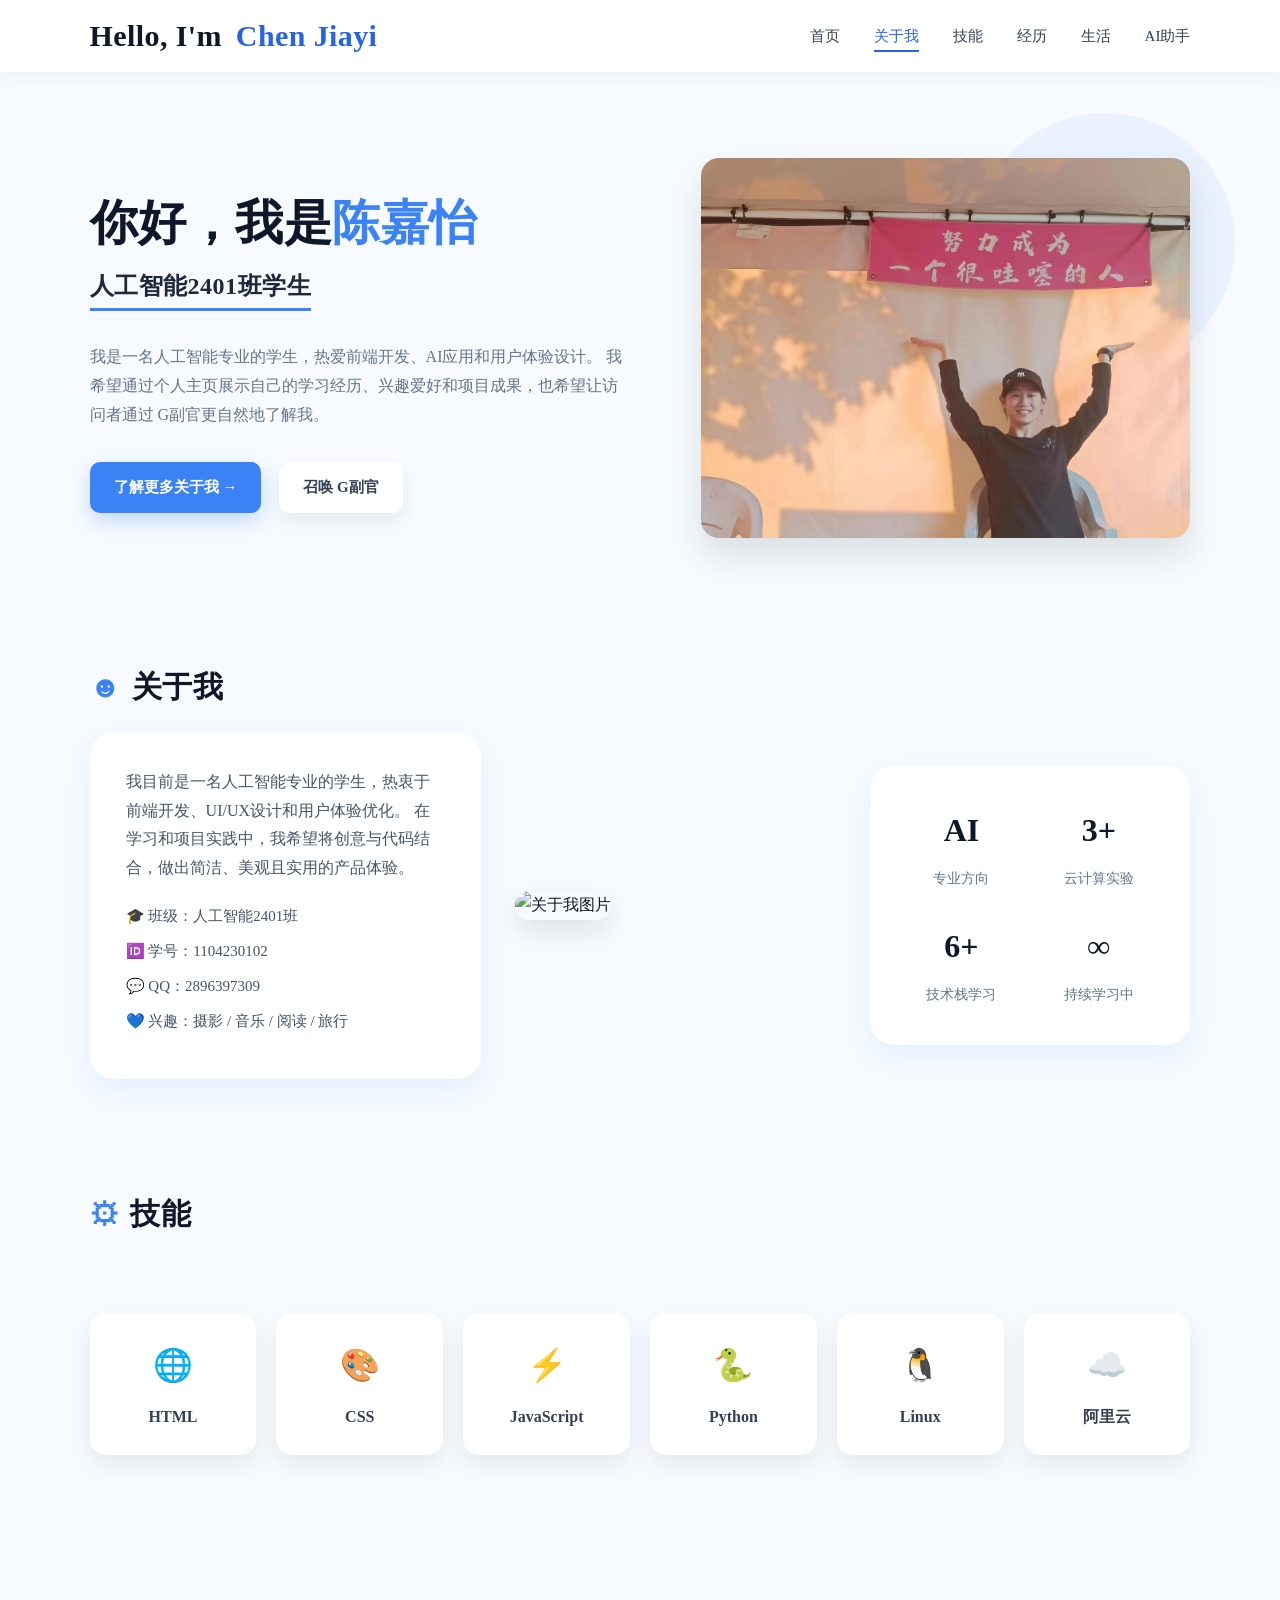
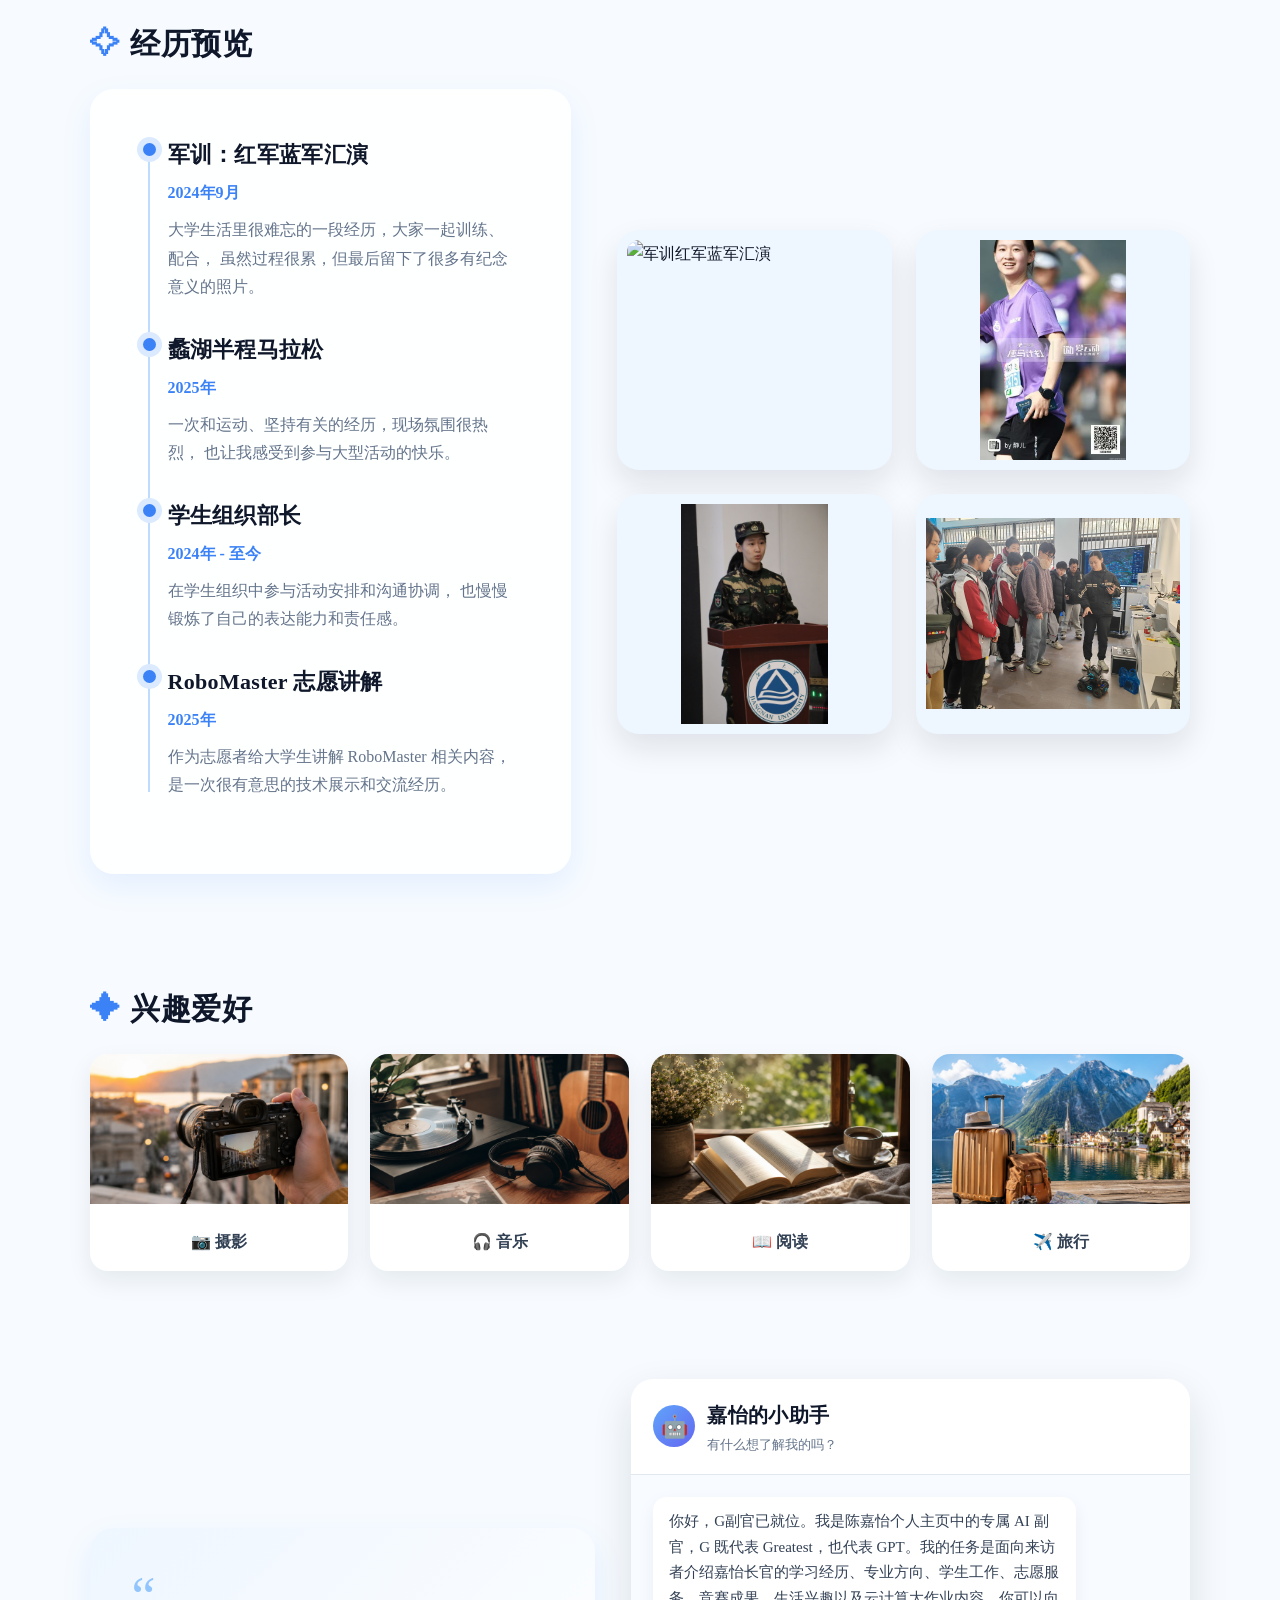
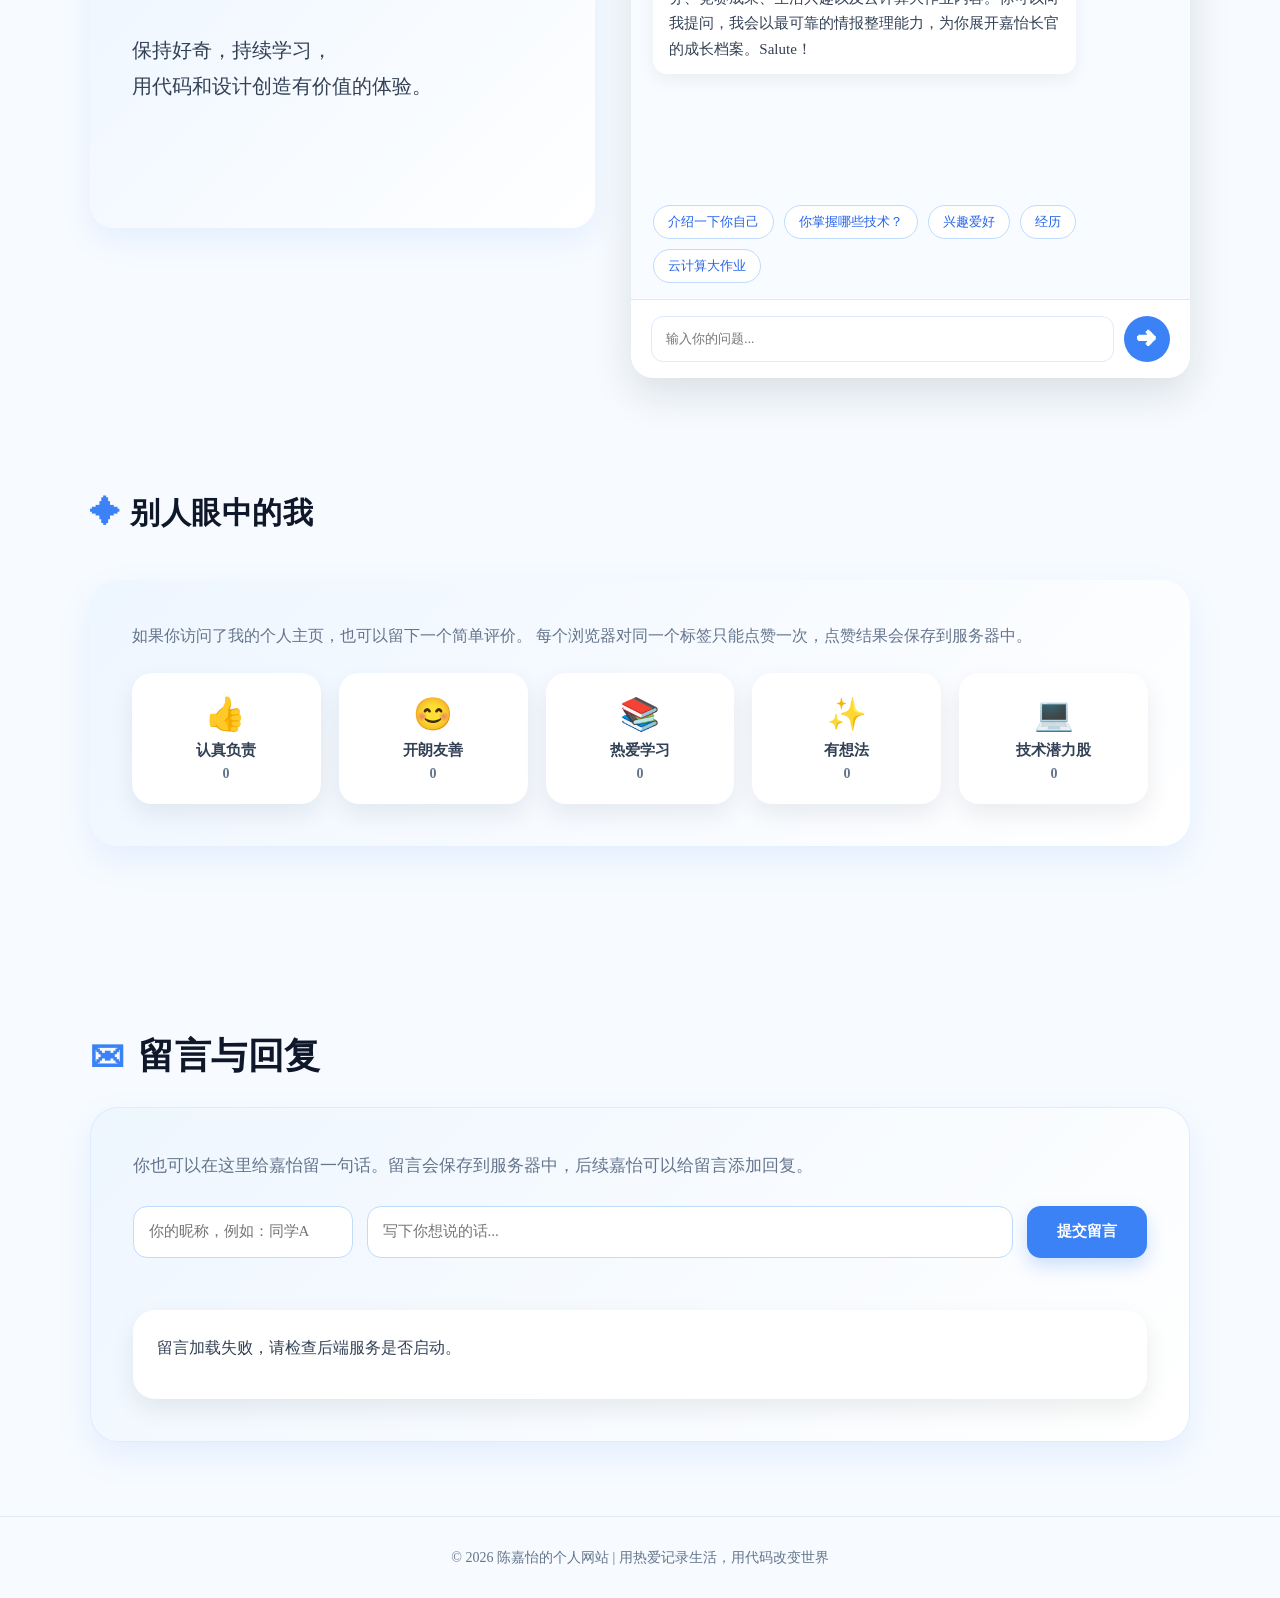
==== frontend/index.html @ e4d81c21 "initial clean backup from cloud server" ====
<!DOCTYPE html>
<html lang="zh-CN">
<head>
  <meta charset="UTF-8" />
  <meta name="viewport" content="width=device-width, initial-scale=1.0" />
  <title>陈嘉怡的个人主页</title>

  <style>
    * {
      margin: 0;
      padding: 0;
      box-sizing: border-box;
      scroll-behavior: smooth;
    }

    body {
      font-family: "Microsoft YaHei", "PingFang SC", Arial, sans-serif;
      background: #f7fbff;
      color: #0f172a;
      line-height: 1.8;
    }

    a {
      text-decoration: none;
      color: inherit;
    }

    .container {
      width: 86%;
      max-width: 1180px;
      margin: 0 auto;
    }

    header {
      height: 72px;
      background: rgba(255, 255, 255, 0.92);
      backdrop-filter: blur(12px);
      box-shadow: 0 4px 20px rgba(15, 23, 42, 0.05);
      position: sticky;
      top: 0;
      z-index: 100;
    }

    .nav {
      height: 72px;
      display: flex;
      justify-content: space-between;
      align-items: center;
    }

    .logo {
      font-size: 30px;
      font-weight: 600;
      color: #0f172a;
      font-family: "Segoe Script", "Brush Script MT", "Lucida Handwriting", "Comic Sans MS", cursive;
      letter-spacing: 0.4px;
      white-space: nowrap;
    }

    .logo span {
      color: #2563eb;
      margin-left: 6px;
      font-weight: 700;
    }

    .nav-links a {
      margin-left: 30px;
      font-size: 15px;
      color: #334155;
      font-weight: 500;
      padding-bottom: 6px;
      transition: 0.3s;
    }

    .nav-links a:hover,
    .nav-links a.active {
      color: #2563eb;
      border-bottom: 2px solid #2563eb;
    }

    .hero {
      padding: 88px 0 72px;
      display: grid;
      grid-template-columns: 1.05fr 0.95fr;
      align-items: center;
      gap: 70px;
    }

    .hero-text .hello {
      color: #64748b;
      font-size: 20px;
      margin-bottom: 12px;
    }

    .hero-text h1 {
      font-size: 48px;
      line-height: 1.25;
      margin-bottom: 12px;
      letter-spacing: 1px;
    }

    .hero-text h1 span {
      color: #3b82f6;
    }

    .hero-text h2 {
      font-size: 24px;
      color: #1e293b;
      font-weight: 600;
      margin-bottom: 8px;
      display: inline-block;
      border-bottom: 3px solid #3b82f6;
    }

    .hero-text p {
      margin-top: 24px;
      max-width: 540px;
      color: #64748b;
      font-size: 16px;
    }

    .buttons {
      margin-top: 32px;
      display: flex;
      flex-wrap: wrap;
      gap: 18px;
    }

    .btn {
      padding: 12px 24px;
      border-radius: 10px;
      font-size: 15px;
      font-weight: 600;
      transition: all 0.3s;
    }

    .btn-primary {
      background: #3b82f6;
      color: white;
      box-shadow: 0 8px 20px rgba(59, 130, 246, 0.28);
    }

    .btn-primary:hover {
      background: #2563eb;
      transform: translateY(-2px);
    }

    .btn-secondary {
      background: white;
      color: #334155;
      box-shadow: 0 8px 20px rgba(15, 23, 42, 0.08);
    }

    .btn-secondary:hover {
      transform: translateY(-2px);
    }

    .hero-image {
      position: relative;
    }

    .hero-image::before {
      content: "";
      position: absolute;
      width: 260px;
      height: 260px;
      background: #eaf2ff;
      border-radius: 50%;
      top: -45px;
      right: -45px;
      z-index: -1;
    }

    .hero-image img {
      width: 100%;
      height: 380px;
      object-fit: cover;
      border-radius: 18px;
      box-shadow: 0 18px 35px rgba(15, 23, 42, 0.12);
    }

    section {
      padding: 62px 0;
    }

    .section-title {
      font-size: 30px;
      margin-bottom: 28px;
      color: #0f172a;
      display: flex;
      align-items: center;
      gap: 10px;
    }

    .section-title span {
      color: #3b82f6;
    }

    .card {
      background: rgba(255, 255, 255, 0.92);
      border-radius: 24px;
      padding: 36px;
      box-shadow: 0 12px 30px rgba(59, 130, 246, 0.1);
    }

    .about-grid {
      display: grid;
      grid-template-columns: 1.1fr 0.9fr 0.9fr;
      gap: 34px;
      align-items: center;
    }

    .about-card p {
      color: #475569;
      margin-bottom: 14px;
    }

    .info-list {
      margin-top: 20px;
      color: #475569;
      font-size: 15px;
    }

    .info-list div {
      margin: 8px 0;
    }

    .middle-img img {
      width: 100%;
      height: 280px;
      object-fit: cover;
      border-radius: 18px;
      box-shadow: 0 12px 26px rgba(15, 23, 42, 0.1);
    }

    .numbers {
      display: grid;
      grid-template-columns: 1fr 1fr;
      gap: 26px;
    }

    .number-item {
      text-align: center;
    }

    .number-item strong {
      font-size: 32px;
      color: #0f172a;
      display: block;
      margin-bottom: 4px;
    }

    .number-item span {
      color: #64748b;
      font-size: 14px;
    }

    .skills {
      display: grid;
      grid-template-columns: repeat(6, 1fr);
      gap: 20px;
    }

    .skill {
      background: white;
      border-radius: 16px;
      padding: 24px 10px;
      text-align: center;
      box-shadow: 0 10px 25px rgba(15, 23, 42, 0.08);
      font-weight: 600;
      color: #334155;
      transition: 0.3s;
    }

    .skill:hover {
      transform: translateY(-5px);
    }

    .skill .icon {
      font-size: 32px;
      margin-bottom: 8px;
    }

    .experience-section {
      display: grid;
      grid-template-columns: 1.05fr 1.25fr;
      gap: 46px;
      align-items: center;
    }

    .timeline-card {
      padding: 46px 52px;
      min-height: 620px;
    }

    .timeline-list {
      position: relative;
      padding-left: 26px;
    }

    .timeline-list::before {
      content: "";
      position: absolute;
      left: 6px;
      top: 8px;
      bottom: 8px;
      width: 2px;
      background: #bfdbfe;
    }

    .timeline-item {
      position: relative;
      margin-bottom: 28px;
    }

    .timeline-item::before {
      content: "";
      position: absolute;
      left: -25px;
      top: 8px;
      width: 13px;
      height: 13px;
      background: #3b82f6;
      border-radius: 50%;
      box-shadow: 0 0 0 6px #dbeafe;
    }

    .timeline-item h3 {
      font-size: 22px;
      color: #0f172a;
      margin-bottom: 4px;
    }

    .timeline-item .time {
      color: #3b82f6;
      font-weight: 700;
      margin-bottom: 8px;
    }

    .timeline-item p {
      color: #64748b;
      font-size: 16px;
    }

    .experience-photos {
      display: grid;
      grid-template-columns: repeat(2, 1fr);
      gap: 24px;
    }

    .experience-photos img {
      width: 100%;
      height: 240px;
      object-fit: contain;
      background: #eef6ff;
      border-radius: 22px;
      padding: 10px;
      box-shadow: 0 14px 30px rgba(15, 23, 42, 0.1);
    }

    .hobby-grid {
      display: grid;
      grid-template-columns: repeat(4, 1fr);
      gap: 22px;
    }

    .hobby {
      background: white;
      border-radius: 18px;
      overflow: hidden;
      box-shadow: 0 10px 25px rgba(15, 23, 42, 0.08);
      text-align: center;
      transition: 0.3s;
    }

    .hobby:hover {
      transform: translateY(-6px);
    }

    .hobby img {
      width: 100%;
      height: 150px;
      object-fit: cover;
    }

    .hobby p {
      padding: 14px;
      font-weight: 600;
      color: #334155;
    }

    .ai-section {
      display: grid;
      grid-template-columns: 0.95fr 1.05fr;
      gap: 36px;
      align-items: center;
    }

    .quote-card {
      background: linear-gradient(135deg, #eef6ff, #ffffff);
      border-radius: 24px;
      padding: 42px;
      box-shadow: 0 12px 30px rgba(59, 130, 246, 0.1);
      min-height: 300px;
    }

    .quote-card .quote {
      font-size: 54px;
      color: #93c5fd;
      line-height: 1;
    }

    .quote-card p {
      color: #334155;
      font-size: 20px;
      margin-top: 8px;
    }

    .chat-card {
      background: white;
      border-radius: 22px;
      box-shadow: 0 16px 40px rgba(15, 23, 42, 0.12);
      overflow: hidden;
    }

    .chat-header {
      padding: 18px 22px;
      border-bottom: 1px solid #e2e8f0;
      display: flex;
      align-items: center;
      gap: 12px;
    }

    .bot-avatar {
      width: 42px;
      height: 42px;
      border-radius: 50%;
      background: linear-gradient(135deg, #60a5fa, #6366f1);
      color: white;
      display: flex;
      align-items: center;
      justify-content: center;
      font-size: 22px;
    }

    .chat-header h3 {
      font-size: 20px;
    }

    .chat-header p {
      color: #64748b;
      font-size: 13px;
    }

    .chat-body {
      padding: 22px;
      height: 330px;
      overflow-y: auto;
      background: #f8fbff;
    }

    .message {
      max-width: 82%;
      padding: 12px 16px;
      border-radius: 14px;
      margin-bottom: 16px;
      font-size: 15px;
      line-height: 1.7;
    }

    .message.bot {
      background: white;
      color: #334155;
      box-shadow: 0 6px 18px rgba(15, 23, 42, 0.06);
    }

    .message.user {
      background: #3b82f6;
      color: white;
      margin-left: auto;
    }

    .quick-questions {
      padding: 0 22px 16px;
      background: #f8fbff;
      display: flex;
      flex-wrap: wrap;
      gap: 10px;
    }

    .quick-questions button {
      border: 1px solid #bfdbfe;
      color: #2563eb;
      background: white;
      border-radius: 20px;
      padding: 7px 14px;
      cursor: pointer;
      font-size: 13px;
      transition: 0.3s;
    }

    .quick-questions button:hover {
      background: #eff6ff;
    }

    .chat-input {
      padding: 16px 20px;
      border-top: 1px solid #e2e8f0;
      display: flex;
      gap: 10px;
    }

    .chat-input input {
      flex: 1;
      border: 1px solid #dbeafe;
      border-radius: 12px;
      padding: 12px 14px;
      outline: none;
    }

    .chat-input button {
      width: 46px;
      height: 46px;
      border-radius: 50%;
      border: none;
      background: #3b82f6;
      color: white;
      font-size: 20px;
      cursor: pointer;
    }

    footer {
      text-align: center;
      padding: 28px 0;
      color: #64748b;
      border-top: 1px solid #e2e8f0;
      font-size: 14px;
    }

    @media (max-width: 1000px) {
      .hero,
      .about-grid,
      .experience-section,
      .ai-section {
        grid-template-columns: 1fr;
      }

      .hobby-grid {
        grid-template-columns: repeat(2, 1fr);
      }

      .skills {
        grid-template-columns: repeat(3, 1fr);
      }

      .nav-links {
        display: none;
      }

      .hero-text h1 {
        font-size: 38px;
      }
    }

    @media (max-width: 560px) {
      .experience-photos,
      .hobby-grid,
      .skills {
        grid-template-columns: 1fr;
      }

      .logo {
        font-size: 24px;
      }

      .hero-text h1 {
        font-size: 32px;
      }
    }
  
    /* 访客评价模块 */
    .visitor-rating {
      background: linear-gradient(135deg, #eef6ff, #ffffff);
      border-radius: 28px;
      padding: 42px;
      box-shadow: 0 14px 34px rgba(59, 130, 246, 0.1);
      margin: 40px auto 70px;
    }

    .visitor-rating p {
      color: #64748b;
      font-size: 16px;
      margin-bottom: 22px;
    }

    .rating-grid {
      display: grid;
      grid-template-columns: repeat(5, 1fr);
      gap: 18px;
    }

    .rating-btn {
      border: none;
      background: white;
      border-radius: 20px;
      padding: 22px 12px;
      box-shadow: 0 10px 25px rgba(15, 23, 42, 0.08);
      cursor: pointer;
      transition: 0.3s;
      color: #334155;
      font-weight: 700;
      font-size: 15px;
    }

    .rating-btn:hover {
      transform: translateY(-5px);
      color: #2563eb;
    }

    .rating-btn.voted {
      background: #eff6ff;
      color: #2563eb;
      cursor: not-allowed;
    }

    .rating-icon {
      font-size: 32px;
      display: block;
      margin-bottom: 8px;
    }

    .rating-count {
      display: block;
      margin-top: 6px;
      color: #64748b;
      font-size: 14px;
      font-weight: 600;
    }

    @media (max-width: 1000px) {
      .rating-grid {
        grid-template-columns: repeat(2, 1fr);
      }
    }

    @media (max-width: 560px) {
      .rating-grid {
        grid-template-columns: 1fr;
      }
    }

  
    /* 恢复原版 Logo 字体 */
    .logo {
      font-size: 30px !important;
      font-weight: 600 !important;
      color: #0f172a !important;
      font-family: "Segoe Script", "Brush Script MT", "Lucida Handwriting", "Comic Sans MS", cursive !important;
      letter-spacing: 0.4px !important;
      white-space: nowrap !important;
    }

    .logo span {
      color: #2563eb !important;
      margin-left: 6px !important;
      font-family: "Segoe Script", "Brush Script MT", "Lucida Handwriting", "Comic Sans MS", cursive !important;
      font-weight: 700 !important;
    }

  
    /* 页面字体统一优化：标题宋体，正文楷体，英文 Times New Roman */
    body {
      font-family: "Times New Roman", "KaiTi", "楷体", "STKaiti", "Microsoft YaHei", serif;
    }

    /* 保留原版 Logo 字体，不再覆盖 */
    .logo,
    .logo span {
      font-family: "Segoe Script", "Brush Script MT", "Lucida Handwriting", "Comic Sans MS", cursive !important;
    }

    /* 大标题：宋体 */
    h1,
    h2,
    .section-title,
    .hero-title,
    .page-title,
    .main-title,
    .hero h1,
    .hero-text h1,
    section > h2 {
      font-family: "Times New Roman", "SimSun", "宋体", serif !important;
      font-weight: 900;
      letter-spacing: 0.5px;
    }

    /* 小标题：宋体，稍微轻一点 */
    h3,
    h4,
    .card h3,
    .skill-card h3,
    .experience-card h3,
    .timeline-title,
    .item-title {
      font-family: "Times New Roman", "SimSun", "宋体", serif !important;
      font-weight: 800;
      letter-spacing: 0.3px;
    }

    /* 正文内容：楷体 */
    p,
    li,
    .desc,
    .text,
    .about-text,
    .card p,
    .skill-card p,
    .experience-card p,
    .timeline p,
    .timeline-item p,
    .message,
    .message.bot,
    .message.user,
    .guest-content,
    .owner-reply,
    .intro,
    .subtitle {
      font-family: "Times New Roman", "KaiTi", "楷体", "STKaiti", serif !important;
      font-weight: 400;
    }

    /* 导航、按钮、输入框：保持清爽一点 */
    .nav a,
    button,
    .btn,
    input,
    textarea {
      font-family: "Times New Roman", "Microsoft YaHei", "PingFang SC", sans-serif !important;
    }


  
    /* 页面模块间距压缩：约为原来的 2/3 */
    section {
      padding-top: 54px !important;
      padding-bottom: 54px !important;
    }

    .hero,
    .hero-section {
      padding-top: 86px !important;
      padding-bottom: 58px !important;
      min-height: auto !important;
    }

    .container {
      max-width: 1180px;
    }

    .section-heading {
      margin-bottom: 24px !important;
    }

    .section-heading h2,
    .section-title,
    section h2 {
      margin-bottom: 18px !important;
    }

    .about,
    .skills,
    .experience,
    .life,
    .ai-section,
    .guestbook-section {
      padding-top: 54px !important;
      padding-bottom: 54px !important;
    }

    /* 留言与回复模块 */
    .message-wall-section {
      padding-top: 54px !important;
      padding-bottom: 54px !important;
      background: #f7fbff;
    }

    .message-wall-section .section-title {
      display: flex;
      align-items: center;
      gap: 14px;
      font-size: 36px;
      color: #0f172a;
      margin-bottom: 28px;
      font-family: "Times New Roman", "SimSun", "宋体", serif !important;
      font-weight: 900;
    }

    .message-wall-section .section-title span {
      color: #3b82f6;
      font-size: 34px;
      line-height: 1;
    }

    .message-wall {
      background: linear-gradient(135deg, #eef6ff, #ffffff);
      border-radius: 28px;
      padding: 42px;
      box-shadow: 0 14px 34px rgba(59, 130, 246, 0.1);
      margin-bottom: 20px;
      border: 1px solid rgba(219, 234, 254, 0.85);
    }

    .message-wall-intro {
      color: #64748b;
      font-size: 17px;
      line-height: 1.9;
      margin-bottom: 24px;
      font-family: "Times New Roman", "KaiTi", "楷体", "STKaiti", serif !important;
    }

    .message-form {
      display: grid;
      grid-template-columns: 220px 1fr 120px;
      gap: 14px;
      margin-bottom: 30px;
    }

    .message-form input,
    .message-form textarea {
      border: 1px solid #bfdbfe;
      border-radius: 14px;
      padding: 13px 15px;
      outline: none;
      font-size: 15px;
      background: white;
      color: #334155;
      font-family: "Times New Roman", "KaiTi", "楷体", "STKaiti", serif !important;
    }

    .message-form textarea {
      resize: none;
      height: 52px;
      line-height: 1.5;
    }

    .message-form input:focus,
    .message-form textarea:focus {
      border-color: #3b82f6;
      box-shadow: 0 0 0 3px rgba(59, 130, 246, 0.12);
    }

    .message-form button {
      border: none;
      background: #3b82f6;
      color: white;
      border-radius: 14px;
      font-weight: 700;
      cursor: pointer;
      box-shadow: 0 8px 18px rgba(59, 130, 246, 0.24);
      transition: 0.3s;
      font-family: "Times New Roman", "SimSun", "宋体", serif !important;
      font-size: 15px;
    }

    .message-form button:hover {
      background: #2563eb;
      transform: translateY(-2px);
    }

    .message-tip {
      min-height: 22px;
      margin-top: -18px;
      margin-bottom: 18px;
      color: #2563eb;
      font-size: 14px;
      font-family: "Times New Roman", "KaiTi", "楷体", "STKaiti", serif !important;
    }

    .message-list {
      display: grid;
      gap: 18px;
    }

    .guest-message {
      background: white;
      border-radius: 22px;
      padding: 24px;
      box-shadow: 0 10px 25px rgba(15, 23, 42, 0.08);
    }

    .guest-message-top {
      display: flex;
      justify-content: space-between;
      gap: 12px;
      margin-bottom: 10px;
      color: #64748b;
      font-size: 14px;
    }

    .guest-name {
      color: #2563eb;
      font-weight: 700;
      font-size: 16px;
      font-family: "Times New Roman", "SimSun", "宋体", serif !important;
    }

    .guest-content {
      color: #334155;
      line-height: 1.8;
      margin-bottom: 12px;
      white-space: pre-wrap;
      font-size: 16px;
      font-family: "Times New Roman", "KaiTi", "楷体", "STKaiti", serif !important;
    }

    .owner-reply {
      background: #eff6ff;
      color: #334155;
      border-left: 4px solid #3b82f6;
      border-radius: 14px;
      padding: 13px 16px;
      font-size: 14px;
      line-height: 1.7;
      font-family: "Times New Roman", "KaiTi", "楷体", "STKaiti", serif !important;
    }

    .no-reply {
      color: #94a3b8;
      font-size: 14px;
      font-family: "Times New Roman", "KaiTi", "楷体", "STKaiti", serif !important;
    }

    @media (max-width: 900px) {
      .message-form {
        grid-template-columns: 1fr;
      }

      .message-form button {
        height: 48px;
      }

      .message-wall {
        padding: 26px;
      }
    }

  
    /* 首页 AI 回复 Markdown 样式 */
    .message.bot p {
      margin: 8px 0;
      line-height: 1.85;
    }

    .message.bot strong {
      color: #1d4ed8;
      font-weight: 900;
      font-family: "Times New Roman", "SimSun", "宋体", serif !important;
    }

    .message.bot ul,
    .message.bot ol {
      margin: 10px 0 10px 24px;
      padding-left: 16px;
    }

    .message.bot li {
      margin: 6px 0;
      line-height: 1.75;
    }

    .message.bot h1,
    .message.bot h2,
    .message.bot h3 {
      margin: 12px 0 8px;
      color: #0f172a;
      font-family: "Times New Roman", "SimSun", "宋体", serif !important;
      font-weight: 900;
    }

    .message.bot code {
      background: #eef6ff;
      color: #2563eb;
      padding: 2px 6px;
      border-radius: 6px;
      font-family: "Times New Roman", Consolas, monospace;
    }

    .message.bot blockquote {
      border-left: 4px solid #3b82f6;
      background: #eff6ff;
      padding: 8px 14px;
      margin: 10px 0;
      border-radius: 8px;
      color: #334155;
    }

  </style>
</head>

<body>

  <header>
    <div class="container nav">
      <div class="logo">Hello, I'm <span>Chen Jiayi</span></div>

 <nav class="nav-links">
  <a href="index.html">首页</a>
  <a href="about.html" class="active">关于我</a>
  <a href="skills.html">技能</a>
  <a href="experience.html">经历</a>
  <a href="life.html">生活</a>
  <a href="ai.html">AI助手</a>
</nav>
    </div>
  </header>

  <main id="home" class="container hero">
    <div class="hero-text">
      
      <h1>你好，我是<span>陈嘉怡</span></h1>
      <h2>人工智能2401班学生</h2>
      <p>
        我是一名人工智能专业的学生，热爱前端开发、AI应用和用户体验设计。
        我希望通过个人主页展示自己的学习经历、兴趣爱好和项目成果，也希望让访问者通过 G副官更自然地了解我。
      </p>

      <div class="buttons">
        <a href="#about" class="btn btn-primary">了解更多关于我 →</a>
        <a href="#ai" class="btn btn-secondary">召唤 G副官</a>
      </div>
    </div>

    <div class="hero-image">
      <img src="images/hero.jpg" alt="个人主页主图">
    </div>
  </main>

  <section id="about" class="container">
    <h2 class="section-title"><span>☻</span> 关于我</h2>

    <div class="about-grid">
      <div class="card about-card">
        <p>
          我目前是一名人工智能专业的学生，热衷于前端开发、UI/UX设计和用户体验优化。
          在学习和项目实践中，我希望将创意与代码结合，做出简洁、美观且实用的产品体验。
        </p>

        <div class="info-list">
          <div>🎓 班级：人工智能2401班</div>
          <div>🆔 学号：1104230102</div>
          <div>💬 QQ：2896397309</div>
          <div>💙 兴趣：摄影 / 音乐 / 阅读 / 旅行</div>
        </div>
      </div>

      <div class="middle-img">
        <img src="images/about.jpg" alt="关于我图片">
      </div>

      <div class="card numbers">
        <div class="number-item">
          <strong>AI</strong>
          <span>专业方向</span>
        </div>
        <div class="number-item">
          <strong>3+</strong>
          <span>云计算实验</span>
        </div>
        <div class="number-item">
          <strong>6+</strong>
          <span>技术栈学习</span>
        </div>
        <div class="number-item">
          <strong>∞</strong>
          <span>持续学习中</span>
        </div>
      </div>
    </div>
  </section>

  <section id="skills" class="container">
    <h2 class="section-title"><span>⚙</span> 技能</h2>

    <div class="skills">
      <div class="skill"><div class="icon">🌐</div>HTML</div>
      <div class="skill"><div class="icon">🎨</div>CSS</div>
      <div class="skill"><div class="icon">⚡</div>JavaScript</div>
      <div class="skill"><div class="icon">🐍</div>Python</div>
      <div class="skill"><div class="icon">🐧</div>Linux</div>
      <div class="skill"><div class="icon">☁️</div>阿里云</div>
    </div>
  </section>

  <section id="experience" class="container">
    <h2 class="section-title"><span>✧</span> 经历预览</h2>

    <div class="experience-section">
      <div class="card timeline-card">
        <div class="timeline-list">
          <div class="timeline-item">
            <h3>军训：红军蓝军汇演</h3>
            <div class="time">2024年9月</div>
            <p>
              大学生活里很难忘的一段经历，大家一起训练、配合，
              虽然过程很累，但最后留下了很多有纪念意义的照片。
            </p>
          </div>

          <div class="timeline-item">
            <h3>蠡湖半程马拉松</h3>
            <div class="time">2025年</div>
            <p>
              一次和运动、坚持有关的经历，现场氛围很热烈，
              也让我感受到参与大型活动的快乐。
            </p>
          </div>

          <div class="timeline-item">
            <h3>学生组织部长</h3>
            <div class="time">2024年 - 至今</div>
            <p>
              在学生组织中参与活动安排和沟通协调，
              也慢慢锻炼了自己的表达能力和责任感。
            </p>
          </div>

          <div class="timeline-item">
            <h3>RoboMaster 志愿讲解</h3>
            <div class="time">2025年</div>
            <p>
              作为志愿者给大学生讲解 RoboMaster 相关内容，
              是一次很有意思的技术展示和交流经历。
            </p>
          </div>
        </div>
      </div>

      <div class="experience-photos">
        <img src="images/military1.jpg" alt="军训红军蓝军汇演">
        <img src="images/marathon1.jpg" alt="蠡湖半程马拉松">
        <img src="images/minister1.jpg" alt="学生组织部长">
        <img src="images/robomaster1.jpg" alt="RoboMaster志愿讲解">
      </div>
    </div>
  </section>

  <section id="life" class="container">
    <h2 class="section-title"><span>✦</span> 兴趣爱好</h2>

    <div class="hobby-grid">
      <div class="hobby">
        <img src="images/photo.jpg" alt="摄影">
        <p>📷 摄影</p>
      </div>

      <div class="hobby">
        <img src="images/music.jpg" alt="音乐">
        <p>🎧 音乐</p>
      </div>

      <div class="hobby">
        <img src="images/read.jpg" alt="阅读">
        <p>📖 阅读</p>
      </div>

      <div class="hobby">
        <img src="images/travel.jpg" alt="旅行">
        <p>✈️ 旅行</p>
      </div>
    </div>
  </section>

  <section id="ai" class="container ai-section">
    <div class="quote-card">
      <div class="quote">“</div>
      <p>
        保持好奇，持续学习，<br>
        用代码和设计创造有价值的体验。
      </p>
    </div>

    <div class="chat-card">
      <div class="chat-header">
        <div class="bot-avatar">🤖</div>
        <div>
          <h3>嘉怡的小助手</h3>
          <p>有什么想了解我的吗？</p>
        </div>
      </div>

      <div class="chat-body" id="chatBody">
        <div class="message bot">
          你好，G副官已就位。我是陈嘉怡个人主页中的专属 AI 副官，G 既代表 Greatest，也代表 GPT。我的任务是面向来访者介绍嘉怡长官的学习经历、专业方向、学生工作、志愿服务、竞赛成果、生活兴趣以及云计算大作业内容。你可以向我提问，我会以最可靠的情报整理能力，为你展开嘉怡长官的成长档案。Salute！
        </div>
      </div>

      <div class="quick-questions">
        <button onclick="quickAsk('介绍一下你自己')">介绍一下你自己</button>
        <button onclick="quickAsk('你掌握哪些技术？')">你掌握哪些技术？</button>
        <button onclick="quickAsk('你的兴趣爱好是什么？')">兴趣爱好</button>
        <button onclick="quickAsk('你的经历有哪些？')">经历</button>
        <button onclick="quickAsk('你的云计算大作业做了什么？')">云计算大作业</button>
      </div>

      <div class="chat-input">
        <input id="userInput" type="text" placeholder="输入你的问题..." />
        <button onclick="sendMessage()">➜</button>
      </div>
    </div>
  </section>

  
  <section id="visitorRating" class="container">
    <h2 class="section-title"><span>✦</span> 别人眼中的我</h2>

    <div class="visitor-rating">
      <p>
        如果你访问了我的个人主页，也可以留下一个简单评价。
        每个浏览器对同一个标签只能点赞一次，点赞结果会保存到服务器中。
      </p>

      <div class="rating-grid">
        <button class="rating-btn" data-key="responsible">
          <span class="rating-icon">👍</span>
          认真负责
          <span class="rating-count" id="like-responsible">0</span>
        </button>

        <button class="rating-btn" data-key="friendly">
          <span class="rating-icon">😊</span>
          开朗友善
          <span class="rating-count" id="like-friendly">0</span>
        </button>

        <button class="rating-btn" data-key="study">
          <span class="rating-icon">📚</span>
          热爱学习
          <span class="rating-count" id="like-study">0</span>
        </button>

        <button class="rating-btn" data-key="creative">
          <span class="rating-icon">✨</span>
          有想法
          <span class="rating-count" id="like-creative">0</span>
        </button>

        <button class="rating-btn" data-key="tech">
          <span class="rating-icon">💻</span>
          技术潜力股
          <span class="rating-count" id="like-tech">0</span>
        </button>
      </div>
    </div>
  </section>


  
  <section id="messageWall" class="message-wall-section">
    <div class="container">
      <h2 class="section-title"><span>✉</span> 留言与回复</h2>

      <div class="message-wall">
        <p class="message-wall-intro">
          你也可以在这里给嘉怡留一句话。留言会保存到服务器中，后续嘉怡可以给留言添加回复。
        </p>

        <div class="message-form">
          <input id="guestName" type="text" placeholder="你的昵称，例如：同学A">
          <textarea id="guestContent" placeholder="写下你想说的话..."></textarea>
          <button onclick="submitGuestMessage()">提交留言</button>
        </div>

        <div id="messageTip" class="message-tip"></div>

        <div class="message-list" id="messageList">
          <div class="guest-message">
            <div class="guest-content">留言加载中...</div>
          </div>
        </div>
      </div>
    </div>
  </section>


  <footer>
    © 2026 陈嘉怡的个人网站 | 用热爱记录生活，用代码改变世界


</footer>

  <script>
    const chatBody = document.getElementById("chatBody");
    const userInput = document.getElementById("userInput");

    function addMessage(text, type) {
      const msg = document.createElement("div");
      msg.className = "message " + type;
      msg.innerText = text;
      chatBody.appendChild(msg);
      chatBody.scrollTop = chatBody.scrollHeight;
    }

    function getBotReply(question) {
      question = question.toLowerCase();

      if (question.includes("介绍") || question.includes("自己")) {
        return "陈嘉怡是人工智能2401班的学生，目前对前端开发、AI应用、云计算部署和用户体验设计比较感兴趣。";
      }

      if (question.includes("技术") || question.includes("技能")) {
        return "她正在学习 HTML、CSS、JavaScript、Python、Linux、Nginx、阿里云服务器部署等技术，也希望把 AI 功能加入到个人主页中。";
      }

      if (question.includes("兴趣") || question.includes("爱好")) {
        return "她的兴趣爱好包括摄影、音乐、阅读和旅行，这些内容也会展示在个人主页的生活模块中。";
      }

      if (question.includes("经历")) {
        return "她的个人主页中加入了经历模块，用照片展示军训红军蓝军汇演、蠡湖半程马拉松、学生组织部长和 RoboMaster 志愿讲解等经历。";
      }

      if (question.includes("云计算") || question.includes("大作业")) {
        return "她的云计算大作业计划基于阿里云 ECS 和 Nginx 部署个人主页，并加入 G副官模块，让访问者可以通过对话了解更多关于她的信息。";
      }

      if (question.includes("联系") || question.includes("qq")) {
        return "你可以通过主页中的联系方式了解她，目前页面中展示了 QQ：2896397309。";
      }

      return "这个问题我暂时还没有学习到。你好，G副官已就位。我是陈嘉怡个人主页中的专属 AI 副官，G 既代表 Greatest，也代表 GPT。我的任务是面向来访者介绍嘉怡长官的学习经历、专业方向、学生工作、志愿服务、竞赛成果、生活兴趣以及云计算大作业内容。你可以向我提问，我会以最可靠的情报整理能力，为你展开嘉怡长官的成长档案。Salute！她是谁、她会哪些技术、她的兴趣爱好、她的经历，或者她的云计算大作业内容。";
    }

    function sendMessage() {
      const text = userInput.value.trim();
      if (!text) return;

      addMessage(text, "user");
      userInput.value = "";

      setTimeout(() => {
        addMessage(getBotReply(text), "bot");
      }, 500);
    }

    function quickAsk(text) {
      addMessage(text, "user");

      setTimeout(() => {
        addMessage(getBotReply(text), "bot");
      }, 500);
    }

    userInput.addEventListener("keydown", function(e) {
      if (e.key === "Enter") {
        sendMessage();
      }
    });
  </script>


  <script>
    async function loadLikes() {
      try {
        const res = await fetch("/api/likes");
        const likes = await res.json();

        likes.forEach(item => {
          const countEl = document.getElementById("like-" + item.key);
          const btn = document.querySelector(`.rating-btn[data-key="${item.key}"]`);

          if (countEl) {
            countEl.innerText = item.count + " 票";
          }

          if (btn && localStorage.getItem("liked_" + item.key) === "1") {
            btn.classList.add("voted");
          }
        });
      } catch (err) {
        console.log("点赞数据加载失败", err);
      }
    }

    async function submitLike(key) {
      if (localStorage.getItem("liked_" + key) === "1") {
        alert("这个标签你已经点过赞啦～");
        return;
      }

      try {
        const res = await fetch("/api/likes/" + key, {
          method: "POST"
        });

        const data = await res.json();

        localStorage.setItem("liked_" + key, "1");

        const countEl = document.getElementById("like-" + data.key);
        const btn = document.querySelector(`.rating-btn[data-key="${data.key}"]`);

        if (countEl) {
          countEl.innerText = data.count + " 票";
        }

        if (btn) {
          btn.classList.add("voted");
        }

        alert("谢谢你的评价～");
      } catch (err) {
        alert("点赞失败，请检查后端服务是否启动。");
      }
    }

    document.querySelectorAll(".rating-btn").forEach(btn => {
      btn.addEventListener("click", () => {
        submitLike(btn.dataset.key);
      });
    });

    loadLikes();
  </script>



  <script>
    function escapeHtml(str) {
      return String(str || "")
        .replaceAll("&", "&amp;")
        .replaceAll("<", "&lt;")
        .replaceAll(">", "&gt;")
        .replaceAll('"', "&quot;")
        .replaceAll("'", "&#039;");
    }

    function pickMessageArray(data) {
      if (Array.isArray(data)) return data;
      if (Array.isArray(data.messages)) return data.messages;
      if (Array.isArray(data.data)) return data.data;
      return [];
    }

    async function loadGuestMessages() {
      const list = document.getElementById("messageList");
      if (!list) return;

      try {
        const res = await fetch("/api/messages");
        const data = await res.json();
        const messages = pickMessageArray(data);

        if (!messages.length) {
          list.innerHTML = `
            <div class="guest-message">
              <div class="guest-content">目前还没有留言，欢迎留下第一句话～</div>
            </div>
          `;
          return;
        }

        list.innerHTML = messages.map(item => {
          const name = item.nickname || item.name || "匿名访客";
          const content = item.content || item.message || "";
          const time = item.created_at || item.createdAt || item.time || "";
          const reply = item.reply || item.admin_reply || item.owner_reply || "";

          return `
            <div class="guest-message">
              <div class="guest-message-top">
                <span class="guest-name">${escapeHtml(name)}</span>
                <span>${escapeHtml(time)}</span>
              </div>

              <div class="guest-content">${escapeHtml(content)}</div>

              ${
                reply
                  ? `<div class="owner-reply"><strong>嘉怡回复：</strong>${escapeHtml(reply)}</div>`
                  : `<div class="no-reply">嘉怡还没有回复这条留言～</div>`
              }
            </div>
          `;
        }).join("");
      } catch (err) {
        list.innerHTML = `
          <div class="guest-message">
            <div class="guest-content">留言加载失败，请检查后端服务是否启动。</div>
          </div>
        `;
      }
    }

    async function submitGuestMessage() {
      const nameInput = document.getElementById("guestName");
      const contentInput = document.getElementById("guestContent");
      const tip = document.getElementById("messageTip");

      const nickname = nameInput.value.trim() || "匿名访客";
      const content = contentInput.value.trim();

      if (!content) {
        tip.innerText = "留言内容不能为空哦～";
        return;
      }

      tip.innerText = "正在提交留言...";

      try {
        const res = await fetch("/api/messages", {
          method: "POST",
          headers: {
            "Content-Type": "application/json"
          },
          body: JSON.stringify({
            nickname: nickname,
            name: nickname,
            content: content
          })
        });

        const data = await res.json().catch(() => ({}));

        if (!res.ok) {
          tip.innerText = data.detail || "留言提交失败";
          return;
        }

        nameInput.value = "";
        contentInput.value = "";
        tip.innerText = "留言成功～";

        loadGuestMessages();
      } catch (err) {
        tip.innerText = "留言失败，请检查后端服务是否启动。";
      }
    }

    window.addEventListener("load", loadGuestMessages);
  </script>


  <script>
    // 首页 AI 助手：覆盖旧固定回复，改为调用真实大模型接口
    function renderPlainText(text) {
      return String(text || "");
    }

    function getHomeChatBody() {
      return document.getElementById("chatBody")
        || document.getElementById("aiChatBody")
        || document.querySelector(".chat-body")
        || document.querySelector(".ai-chat-body");
    }

    function getHomeInput() {
      return document.getElementById("userInput")
        || document.getElementById("aiInput")
        || document.querySelector(".chat-input input")
        || document.querySelector(".ai-input input");
    }

    function addHomeMessage(text, type) {
      const chatBody = getHomeChatBody();
      if (!chatBody) return;

      const msg = document.createElement("div");
      msg.className = "message " + type;
      msg.innerText = renderPlainText(text);
      chatBody.appendChild(msg);
      chatBody.scrollTop = chatBody.scrollHeight;
    }

    async function homeRealAIReply(question) {
      const chatBody = getHomeChatBody();
      if (!chatBody) return;

      const loading = document.createElement("div");
      loading.className = "message bot";
      loading.innerText = "G副官正在进行战术推演...";
      chatBody.appendChild(loading);
      chatBody.scrollTop = chatBody.scrollHeight;

      let dotCount = 0;
      const timer = setInterval(() => {
        dotCount = (dotCount + 1) % 4;
        loading.innerText = "G副官正在进行战术推演" + ".".repeat(dotCount);
        chatBody.scrollTop = chatBody.scrollHeight;
      }, 450);

      try {
        const res = await fetch("/api/ai-chat", {
          method: "POST",
          headers: {
            "Content-Type": "application/json"
          },
          body: JSON.stringify({
            message: question
          })
        });

        const data = await res.json();
        clearInterval(timer);

        if (!res.ok) {
          loading.innerText = "报告访客，AI 通讯链路暂时异常：" + (data.detail || "未知错误");
          return;
        }

        
        if (typeof renderHomeMarkdown === "function") {
          loading.innerHTML = renderHomeMarkdown(data.reply || "G副官暂时没有收到有效回复。");
        } else {
          loading.innerText = data.reply || "G副官暂时没有收到有效回复。";
        }

        chatBody.scrollTop = chatBody.scrollHeight;
      } catch (err) {
        clearInterval(timer);
        loading.innerText = "报告访客，G副官连接失败，请检查后端服务。";
      }
    }

    // 关键：覆盖旧 getBotReply，防止再出现“这个问题我暂时还没有学习到”
    function getBotReply(question) {
      return "";
    }

    // 关键：覆盖旧 sendMessage
    function sendMessage() {
      const input = getHomeInput();
      if (!input) return;

      const text = input.value.trim();
      if (!text) return;

      addHomeMessage(text, "user");
      input.value = "";
      homeRealAIReply(text);
    }

    // 关键：覆盖旧 quickAsk
    function quickAsk(text) {
      addHomeMessage(text, "user");
      homeRealAIReply(text);
    }
  </script>


  <script>
    // 首页 AI 回复：Markdown 渲染版，覆盖之前 innerText 版本
    function escapeHomeMarkdownHTML(str) {
      return String(str || "")
        .replaceAll("&", "&amp;")
        .replaceAll("<", "&lt;")
        .replaceAll(">", "&gt;")
        .replaceAll('"', "&quot;")
        .replaceAll("'", "&#039;");
    }

    function renderHomeMarkdown(md) {
      let text = escapeHomeMarkdownHTML(md || "");

      // 标题
      text = text.replace(/^### (.*)$/gm, "<h3>$1</h3>");
      text = text.replace(/^## (.*)$/gm, "<h2>$1</h2>");
      text = text.replace(/^# (.*)$/gm, "<h1>$1</h1>");

      // 加粗
      text = text.replace(/\*\*(.*?)\*\*/g, "<strong>$1</strong>");

      // 行内代码
      text = text.replace(/`([^`]+)`/g, "<code>$1</code>");

      // 引用
      text = text.replace(/^&gt; (.*)$/gm, "<blockquote>$1</blockquote>");

      // 简单列表处理
      const lines = text.split("\n");
      let html = "";
      let inList = false;

      for (const line of lines) {
        const trimmed = line.trim();

        if (/^[-*]\s+/.test(trimmed)) {
          if (!inList) {
            html += "<ul>";
            inList = true;
          }
          html += "<li>" + trimmed.replace(/^[-*]\s+/, "") + "</li>";
        } else {
          if (inList) {
            html += "</ul>";
            inList = false;
          }

          if (trimmed === "") {
            html += "";
          } else if (
            trimmed.startsWith("<h1>") ||
            trimmed.startsWith("<h2>") ||
            trimmed.startsWith("<h3>") ||
            trimmed.startsWith("<blockquote>")
          ) {
            html += trimmed;
          } else {
            html += "<p>" + trimmed + "</p>";
          }
        }
      }

      if (inList) {
        html += "</ul>";
      }

      return html;
    }

    function getHomeChatBody() {
      return document.getElementById("chatBody")
        || document.getElementById("aiChatBody")
        || document.querySelector(".chat-body")
        || document.querySelector(".ai-chat-body");
    }

    function getHomeInput() {
      return document.getElementById("userInput")
        || document.getElementById("aiInput")
        || document.querySelector(".chat-input input")
        || document.querySelector(".ai-input input");
    }

    function addHomeMessage(text, type) {
      const chatBody = getHomeChatBody();
      if (!chatBody) return;

      const msg = document.createElement("div");
      msg.className = "message " + type;

      if (type === "bot") {
        msg.innerHTML = renderHomeMarkdown(text);
      } else {
        msg.innerText = String(text || "");
      }

      chatBody.appendChild(msg);
      chatBody.scrollTop = chatBody.scrollHeight;
    }

    async function homeRealAIReply(question) {
      const chatBody = getHomeChatBody();
      if (!chatBody) return;

      const loading = document.createElement("div");
      loading.className = "message bot";
      loading.innerText = "G副官正在进行战术推演...";
      chatBody.appendChild(loading);
      chatBody.scrollTop = chatBody.scrollHeight;

      let dotCount = 0;
      const timer = setInterval(() => {
        dotCount = (dotCount + 1) % 4;
        loading.innerText = "G副官正在进行战术推演" + ".".repeat(dotCount);
        chatBody.scrollTop = chatBody.scrollHeight;
      }, 450);

      try {
        const res = await fetch("/api/ai-chat", {
          method: "POST",
          headers: {
            "Content-Type": "application/json"
          },
          body: JSON.stringify({
            message: question
          })
        });

        const data = await res.json();
        clearInterval(timer);

        if (!res.ok) {
          loading.innerHTML = renderHomeMarkdown(
            "报告访客，AI 通讯链路暂时异常：" + (data.detail || "未知错误")
          );
          return;
        }

        loading.innerHTML = renderHomeMarkdown(
          data.reply || "G副官暂时没有收到有效回复。"
        );

        chatBody.scrollTop = chatBody.scrollHeight;
      } catch (err) {
        clearInterval(timer);
        loading.innerHTML = renderHomeMarkdown(
          "报告访客，G副官连接失败，请检查后端服务。"
        );
      }
    }

    function getBotReply(question) {
      return "";
    }

    function sendMessage() {
      const input = getHomeInput();
      if (!input) return;

      const text = input.value.trim();
      if (!text) return;

      addHomeMessage(text, "user");
      input.value = "";
      homeRealAIReply(text);
    }

    function quickAsk(text) {
      addHomeMessage(text, "user");
      homeRealAIReply(text);
    }

    window.addEventListener("load", function () {
      const input = getHomeInput();
      if (!input) return;

      input.addEventListener("keydown", function (e) {
        if (e.key === "Enter") {
          e.preventDefault();
          sendMessage();
        }
      });
    });
  </script>

</body>
</html>
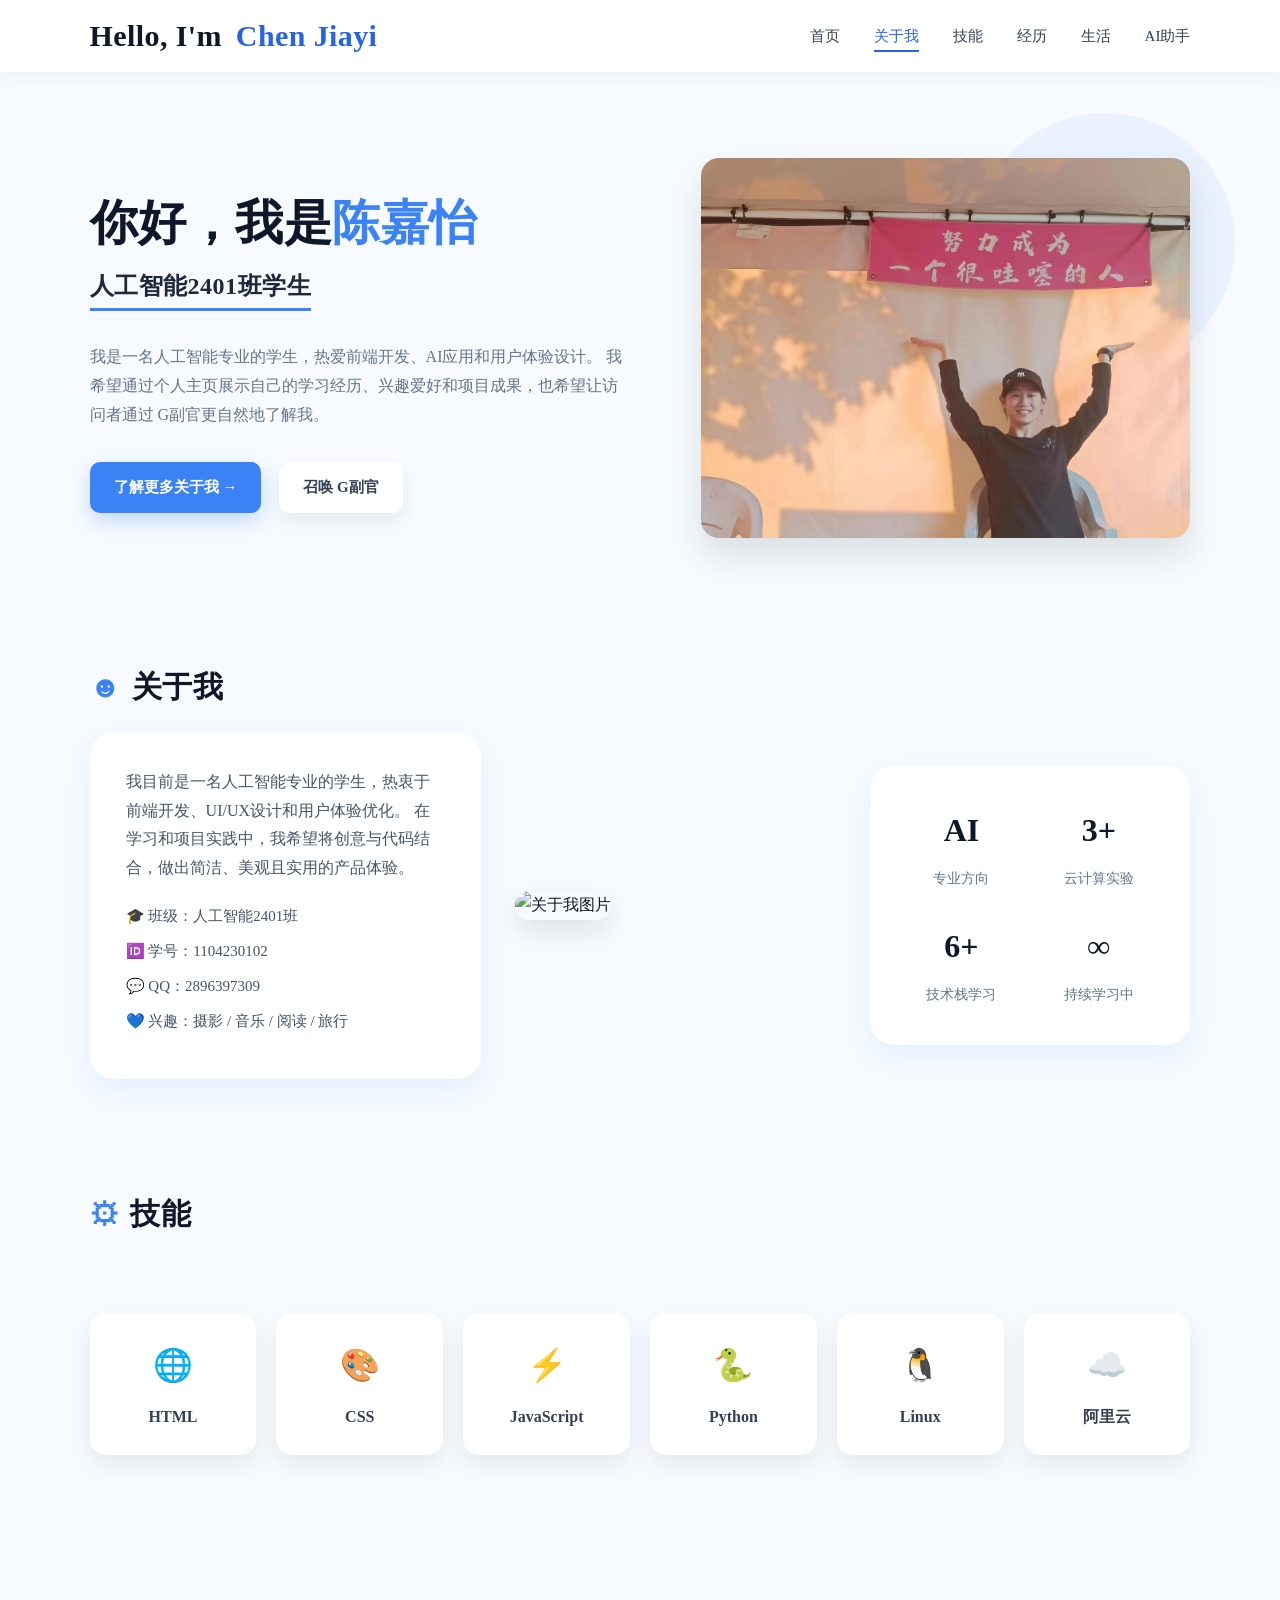
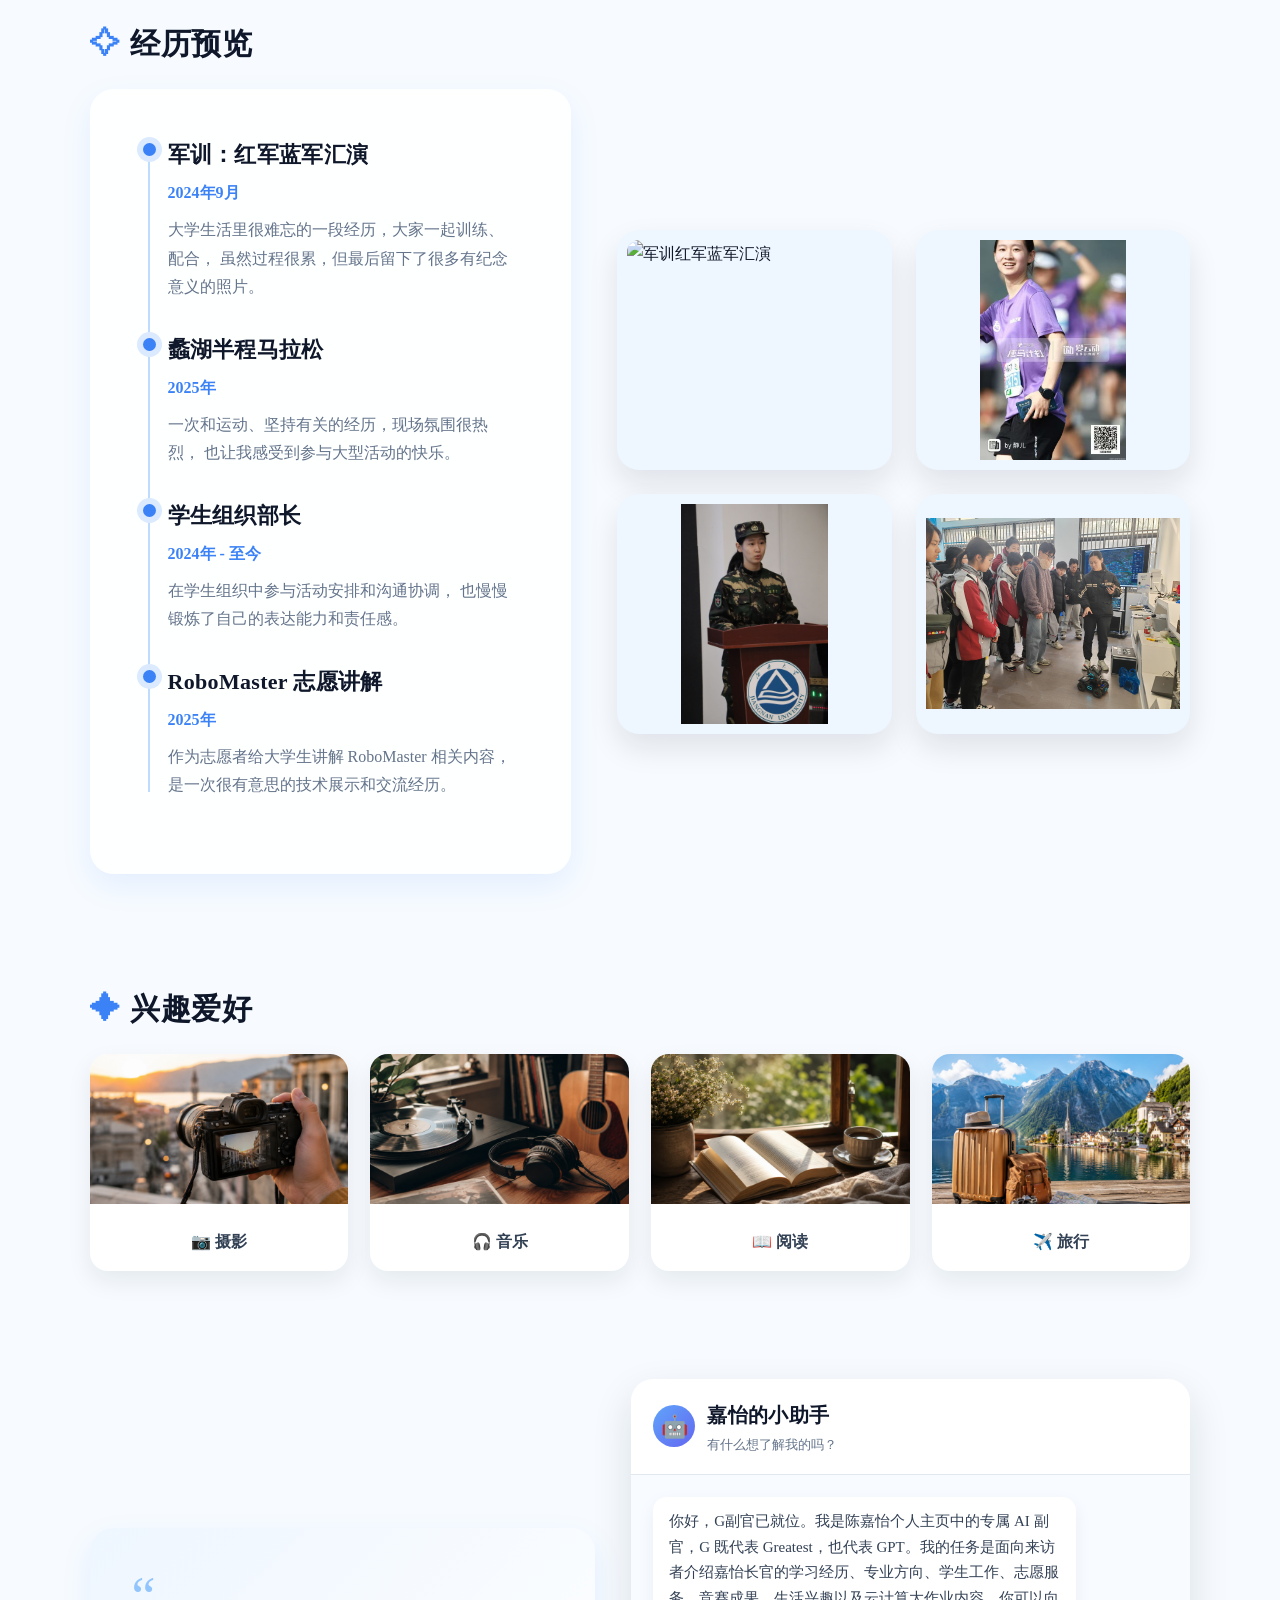
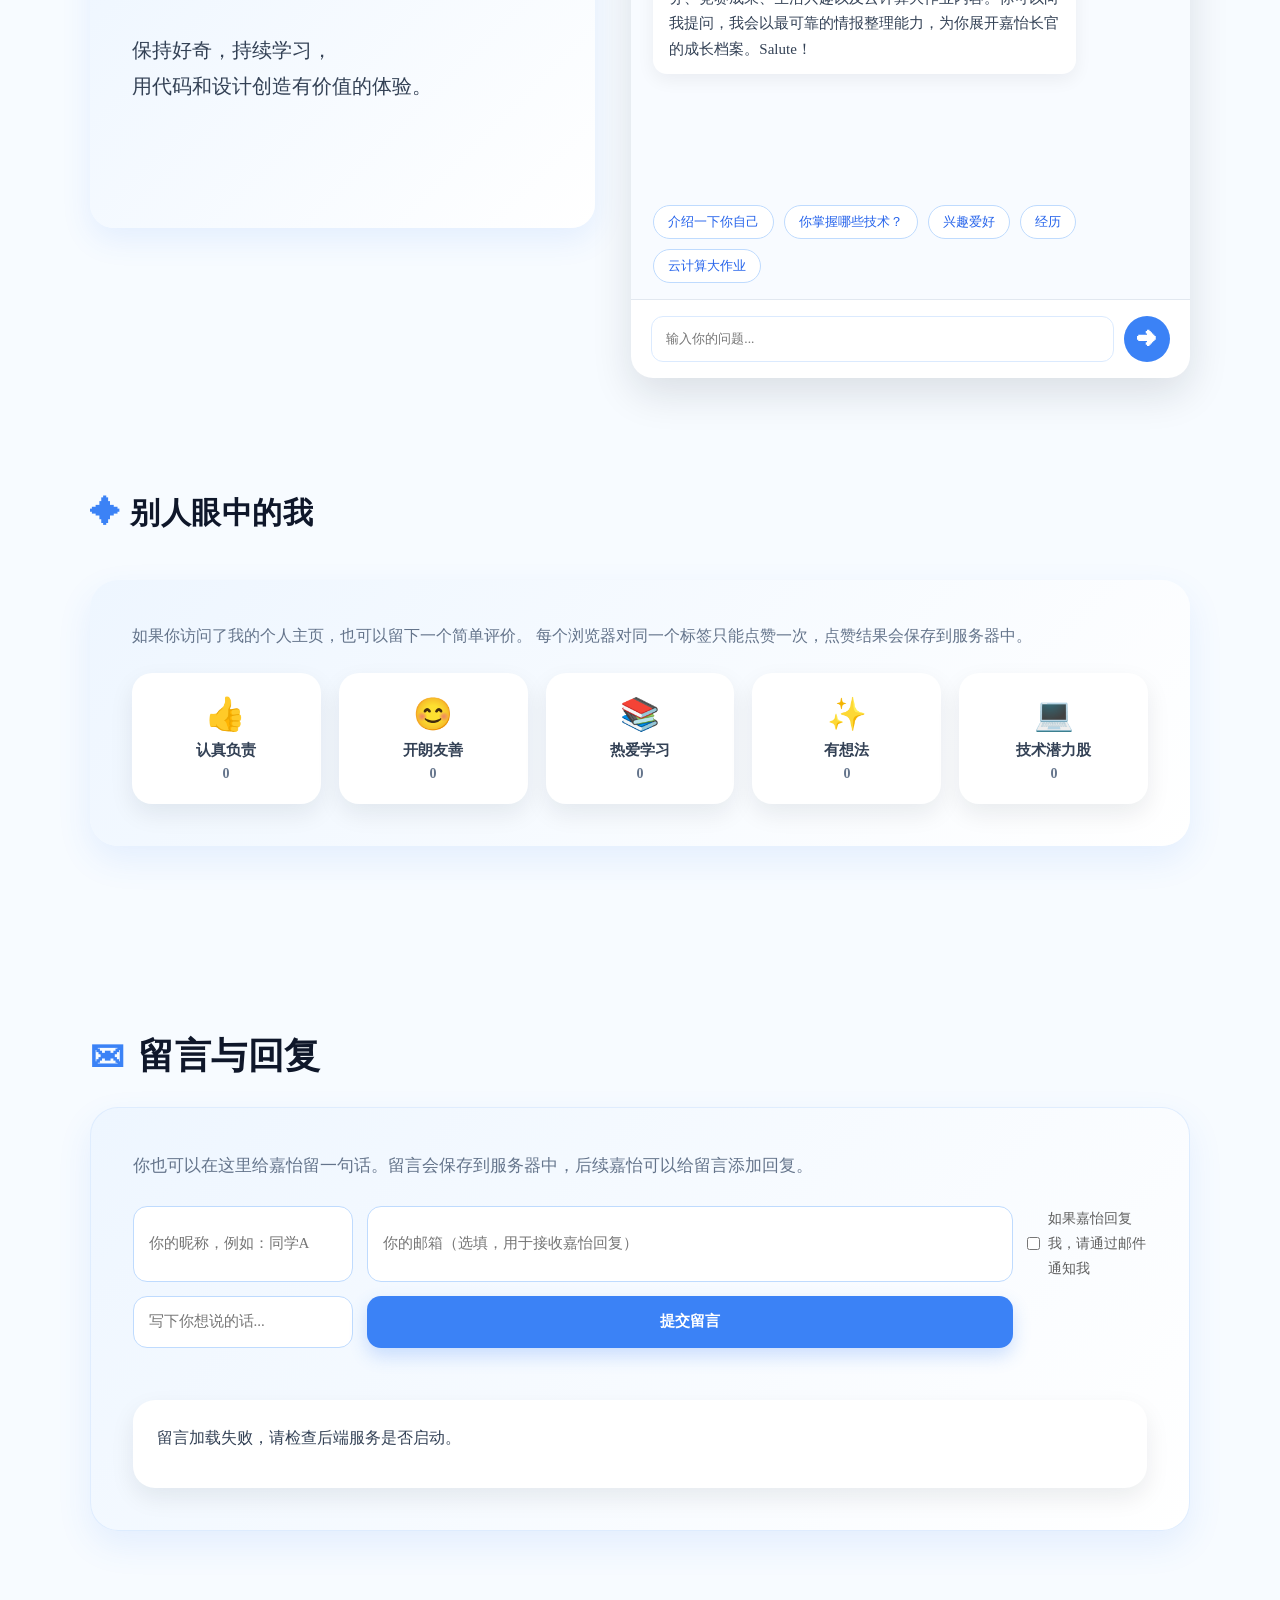
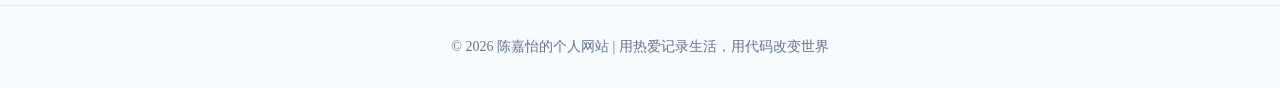
==== commit bda9d824: "add message email notification system" ====
--- a/frontend/index.html
+++ b/frontend/index.html
@@ -1266,6 +1266,11 @@
 
         <div class="message-form">
           <input id="guestName" type="text" placeholder="你的昵称，例如：同学A">
+          <input id="guestEmail" type="email" placeholder="你的邮箱（选填，用于接收嘉怡回复）">
+          <label style="display:flex;align-items:center;gap:8px;font-size:14px;color:#5f5f5f;">
+            <input id="guestNotifyOnReply" type="checkbox">
+            如果嘉怡回复我，请通过邮件通知我
+          </label>
           <textarea id="guestContent" placeholder="写下你想说的话..."></textarea>
           <button onclick="submitGuestMessage()">提交留言</button>
         </div>
@@ -1493,10 +1498,14 @@
 
     async function submitGuestMessage() {
       const nameInput = document.getElementById("guestName");
+      const emailInput = document.getElementById("guestEmail");
+      const notifyInput = document.getElementById("guestNotifyOnReply");
       const contentInput = document.getElementById("guestContent");
       const tip = document.getElementById("messageTip");
 
       const nickname = nameInput.value.trim() || "匿名访客";
+      const visitorEmail = emailInput.value.trim();
+      const notifyOnReply = !!notifyInput.checked;
       const content = contentInput.value.trim();
 
       if (!content) {
@@ -1515,7 +1524,9 @@
           body: JSON.stringify({
             nickname: nickname,
             name: nickname,
-            content: content
+            content: content,
+            visitor_email: visitorEmail,
+            notify_on_reply: notifyOnReply
           })
         });
 
@@ -1527,6 +1538,8 @@
         }
 
         nameInput.value = "";
+        emailInput.value = "";
+        notifyInput.checked = false;
         contentInput.value = "";
         tip.innerText = "留言成功～";
 
@@ -1833,5 +1846,6 @@
     });
   </script>
 
+  <script src="js/site-dynamic.js"></script>
 </body>
 </html>
